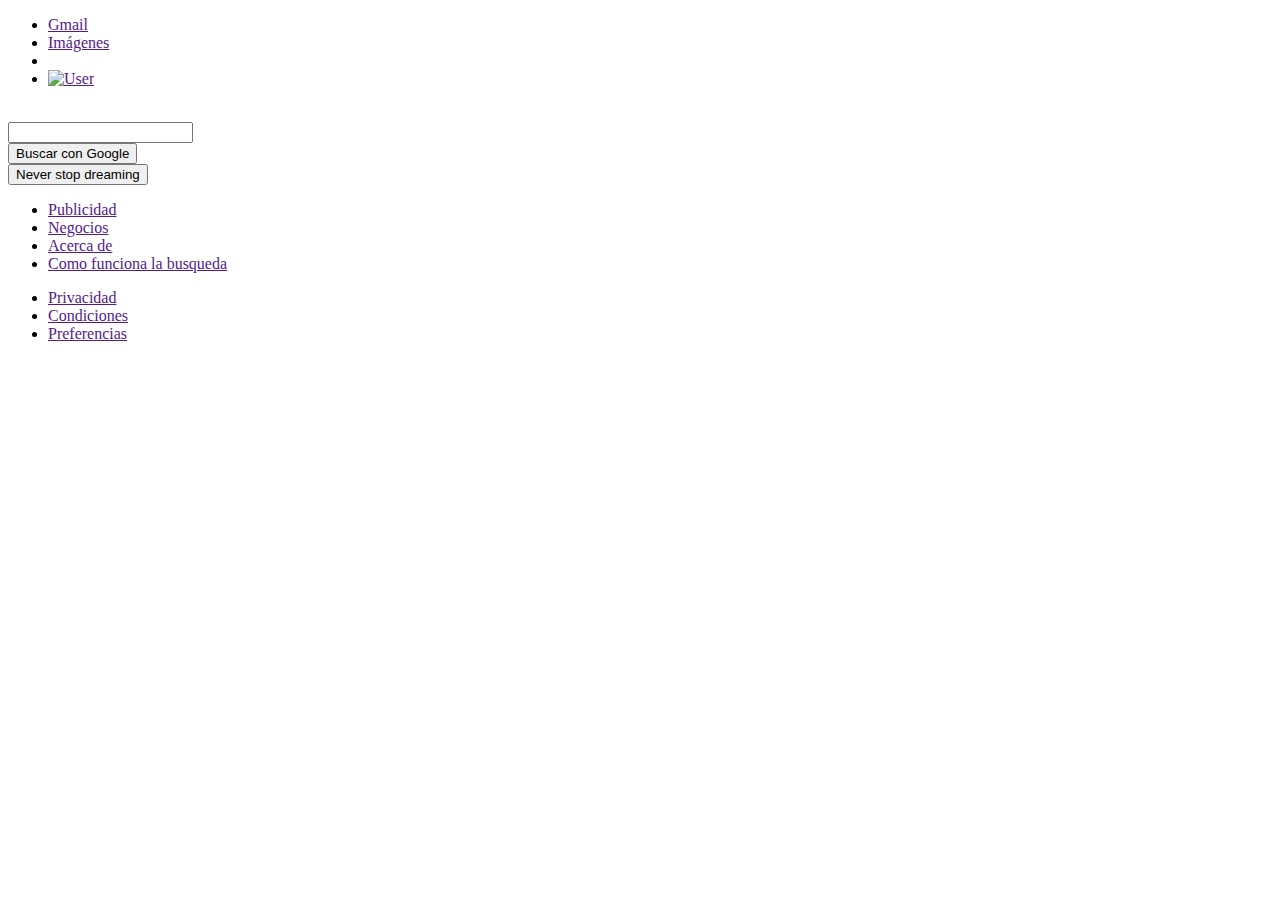
==== Google2/index.html @ ee12fd80 "Version 1.1" ====
<!DOCTYPE html>
<html lang="en">
<head>
    <meta charset="UTF-8">
    <meta http-equiv="X-UA-Compatible" content="IE=edge">
    <meta name="viewport" content="width=device-width, initial-scale=1.0">
    <title>Google</title>
    <link rel="stylesheet" href="./style.css">
    <link rel="shortcut icon" href="https://cdn4.iconfinder.com/data/icons/new-google-logo-2015/400/new-google-favicon-512.png" type="image/x-icon">
</head>
<body>
    <header>
        <nav>
            <ul class="nav-right-section">
                <li class="c1">
                    <a href="">Gmail </a>
                </li>
                <li class="c2">
                    <a href="">Imágenes </a>
                </li>
                <li class="menu-icon">
                    <a href=""> </a>
                </li>
                <li >
                    <a href="">
                        <img src="https://lh3.googleusercontent.com/ogw/AAEL6si0XAapebnZZ0SBesEl1THooLXPc4G8h_wTxbcZbA=s32-c-mo" alt="User">
                    </a>
                </li>
            </ul>
        </nav>
    </header>
    <main>
        <section class="main-logo">
            <img src="https://www.google.com/images/branding/googlelogo/2x/googlelogo_color_272x92dp.png" alt="">
        </section>
        <section class="main-input">
            <div class="main-input-container">
                <span class="search-icon"> 

                </span>
                <input type="text">
                <a class="micro-icon"  href=""></a>
            </div>
        </section>
        <section class="main-buttons">
            <div><button>Buscar con Google</button></div>
            <div><button>Never stop dreaming</button></div>
        </section>
    </main>
    <footer>
        <ul class="footer-left">
            <li>
                <a href="">Publicidad</a>
            </li>
            <li>
                <a href="">Negocios</a>
            </li>
            <li>
                <a href="">Acerca de</a>
            </li>
            <li>
                <a href="">Como funciona la busqueda</a>
            </li>
        </ul>
        <ul class="footer-right">
            <li>
                <a href="">Privacidad</a>
            </li>
            <li>
                <a href="">Condiciones</a>
            </li>
            <li>
                <a href="">Preferencias</a>
            </li>
        </ul>
    </footer>
</body>
</html>
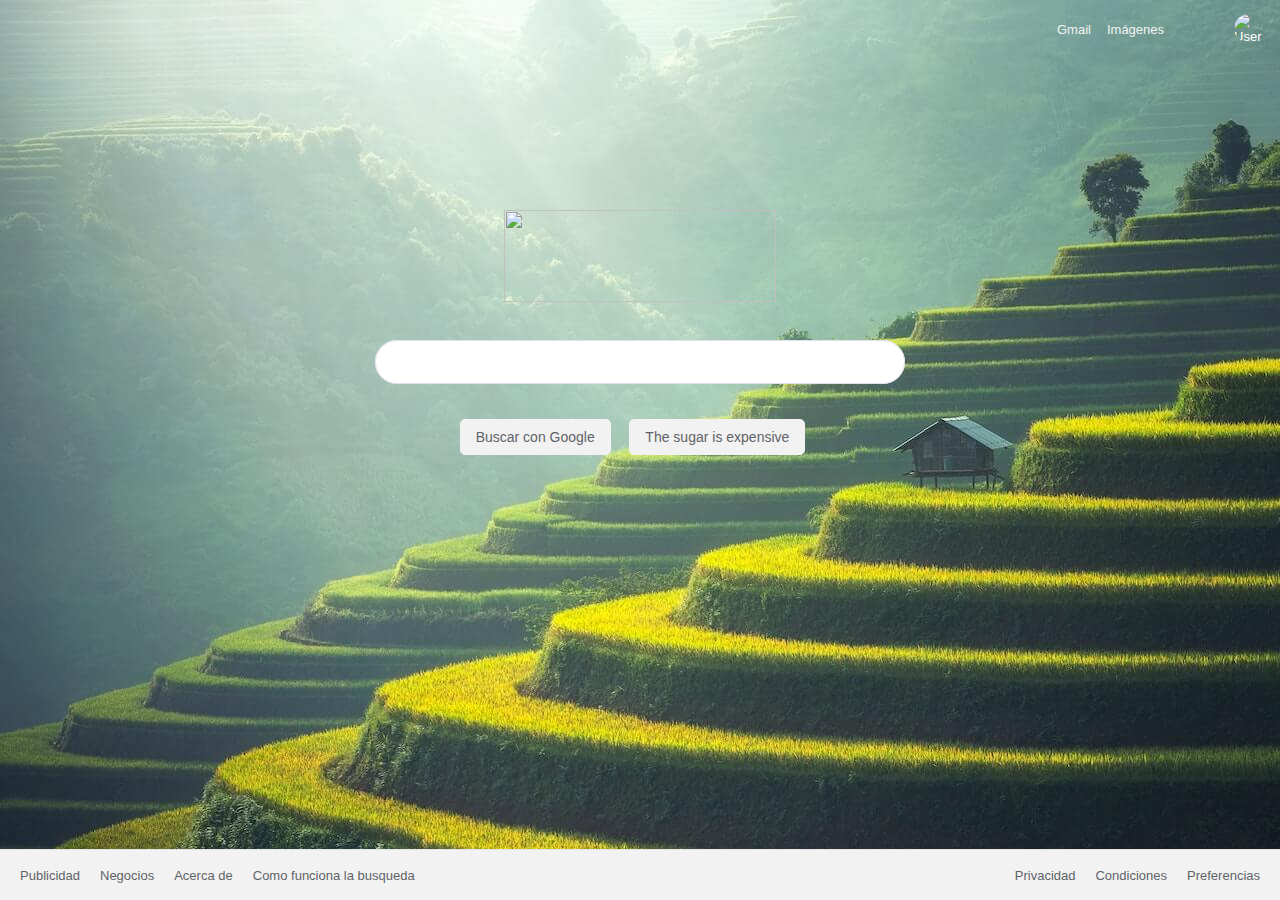
==== commit 123edde2: "Version 2.0" ====
--- a/Google2/index.html
+++ b/Google2/index.html
@@ -44,7 +44,7 @@
         </section>
         <section class="main-buttons">
             <div><button>Buscar con Google</button></div>
-            <div><button>Never stop dreaming</button></div>
+            <div><button>The sugar is expensive</button></div>
         </section>
     </main>
     <footer>
--- a/Google2/style.css
+++ b/Google2/style.css
@@ -0,0 +1,204 @@
+
+body 
+{
+    margin: 0;
+    padding: 0;
+    font-size: 13px;
+    font-family: Arial, Helvetica, sans-serif;
+    background-image: url(./img/paisaje.jpg);
+    background-repeat: no-repeat;
+}
+a
+{
+    text-decoration: none;
+    cursor: pointer;
+}
+header
+{
+    width: 100%;
+    height: 60px;
+}
+header nav 
+{
+    display: flex;
+    justify-content: flex-end;
+    
+}
+header nav .nav-right-section
+{
+    width: 223px;
+    height: auto;
+    display: flex;
+    list-style: none;
+    justify-content: center;
+    align-items: center;
+}
+nav .nav-right-section a
+{
+    margin-right: 10px;
+    color: white;
+}
+nav .nav-right-section .c1
+{  
+    height: 13px;
+    margin-right: 6px;
+    opacity: 0.9 ;
+}
+nav .nav-right-section .c2
+{   margin-right: 2px;
+    height: 13px;
+    opacity: 0.9;
+}
+nav .nav-right-section .menu-icon
+{
+    background-image: url(./img/squared.png);
+    background-repeat: no-repeat;
+    background-position: center;
+    background-size: contain;
+    width: 140px;
+    height: 23px;
+    opacity: 0.7;
+    margin-right: 6px;
+}
+nav .nav-right-section img
+{
+    border-radius: 50%;
+    margin-left: 10px;
+    margin-right: 8.5px;
+    height: 31.5px;
+}
+main
+{
+    margin-top: 150px;
+    text-align: center;
+}
+main .main-logo 
+{
+    width: 530px;
+    margin: 0 auto;
+    margin-bottom: 35px;
+}
+main .main-logo img
+{   
+    width: 272px;
+    height: 92px;
+    
+}
+main .main-input
+{
+    width: 530px;
+    margin: 0 auto;
+    margin-bottom: 35px;
+    background-color: white;
+    border-radius: 100px;
+}
+main .main-input-container
+{
+    width: 528.1px;
+    border-radius: 100px;
+    border: 1px solid #dfe1ef;
+    display: flex;
+    justify-content: center;
+    align-items: center;
+}
+main .main-input input
+{
+    width: 450px;
+    height: 40px;
+    border: none;
+    outline: none;
+    background-color: white;
+}
+main .main-input-container:hover
+{
+    box-shadow: 0 1px 6px 0 #20212447;
+    border-color: #dfe1e500;
+}
+main .main-input .search-icon
+{
+    background-image: url("https://cdn0.iconfinder.com/data/icons/google-material-design-3-0/48/ic_search_48px-512.png");
+    background-repeat: no-repeat;
+    background-position: center;
+    background-size: contain;
+    width: 18px;
+    height: 18px;
+    opacity: 0.4;
+    
+}
+main .main-input .micro-icon
+{
+    background-image: url("https://upload.wikimedia.org/wikipedia/commons/thumb/e/e8/Google_mic.svg/716px-Google_mic.svg.png");
+    background-repeat: no-repeat;
+    background-position: center;
+    background-size: contain;
+    width: 18px;
+    height: 18px;
+    cursor: pointer;
+    
+}
+main .main-buttons
+{
+    width: 530px;
+    margin: 0 auto;
+}
+main .main-buttons div
+{
+    display: inline-block;
+}
+main .main-buttons button
+{
+    height: 36px;
+    background-color: #f2f2f2;
+    border: 1px solid #f2f2f2;
+    font-size: 14px;
+    color: #5f6368;
+    border-radius: 5px;
+    padding: 0 15px;
+    margin-right: 15px;
+}
+main .main-buttons button:hover
+{
+    border: 1px solid #c6c6c6;
+    box-shadow: 0 1px 1px rgba(0,0,0, 0.1);
+    color: #222;
+    background-color: #f8f8f8;
+    cursor: pointer;
+}
+footer
+{
+    width: 100%;
+    height: 50px;
+    position: absolute;
+    bottom: 0;
+    display: grid;
+    grid-template-columns: 1fr 1fr;
+    align-items: center;
+    font-size: 13px;
+    background-color: #f2f2f2;
+    border-top: 1px solid #e4e4e4
+}
+footer ul
+{
+    margin: 10px;
+    list-style: none;
+    display: flex;
+    padding-left: 0;
+}
+footer .footer-left
+{
+    justify-self: left;
+}
+footer .footer-right
+{
+    justify-self: right;
+}
+footer ul li a
+{
+    margin: 10px;
+    color: #5f6368;
+}
+/*
+    
+
+
+*/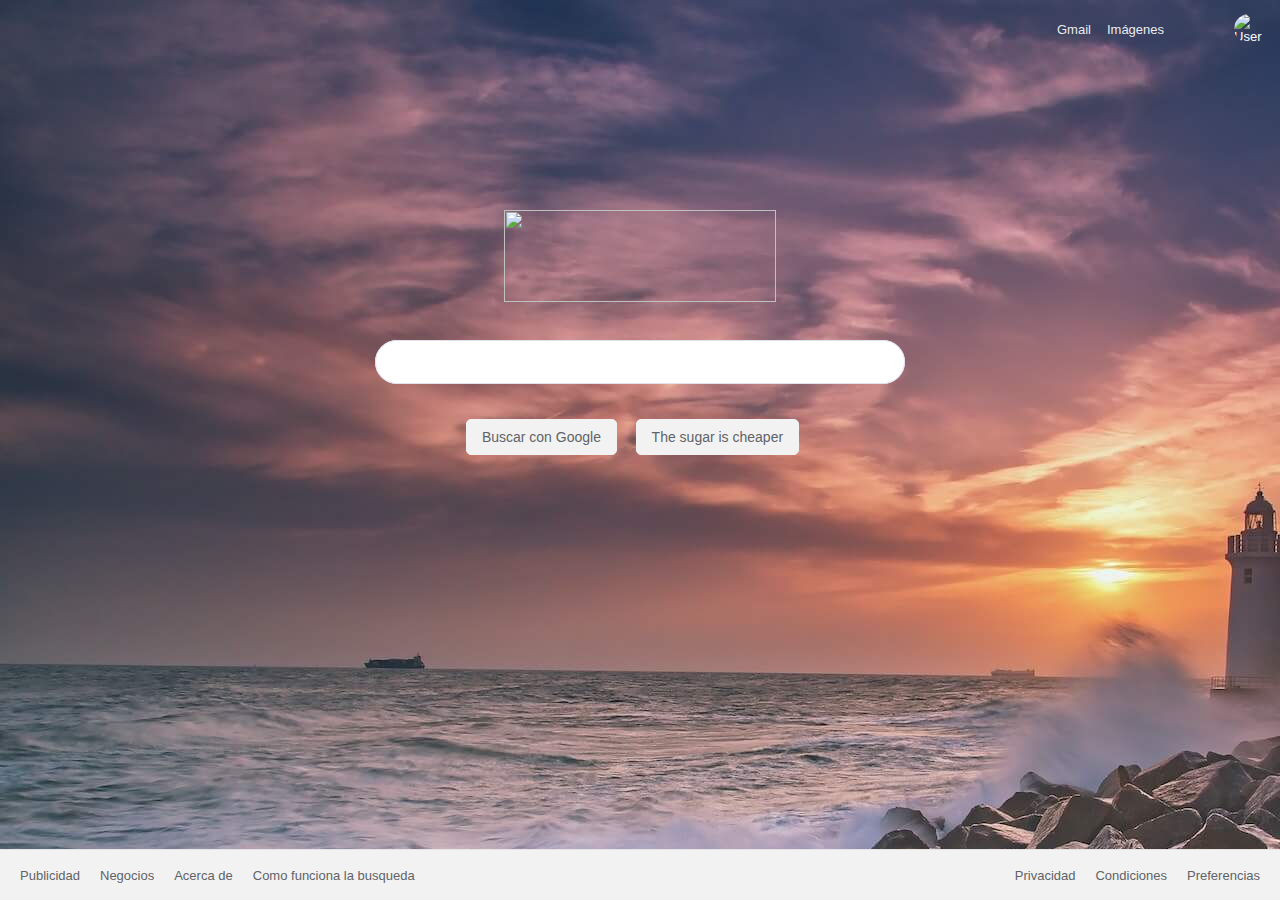
==== commit 615a80cc: "nuevo cambio" ====
--- a/Google2/index.html
+++ b/Google2/index.html
@@ -44,7 +44,7 @@
         </section>
         <section class="main-buttons">
             <div><button>Buscar con Google</button></div>
-            <div><button>The sugar is expensive</button></div>
+            <div><button>The sugar is cheaper</button></div>
         </section>
     </main>
     <footer>
--- a/Google2/style.css
+++ b/Google2/style.css
@@ -5,7 +5,7 @@
     padding: 0;
     font-size: 13px;
     font-family: Arial, Helvetica, sans-serif;
-    background-image: url(./img/paisaje.jpg);
+    background-image: url(./img/paisaje4.jpg);
     background-repeat: no-repeat;
 }
 a
